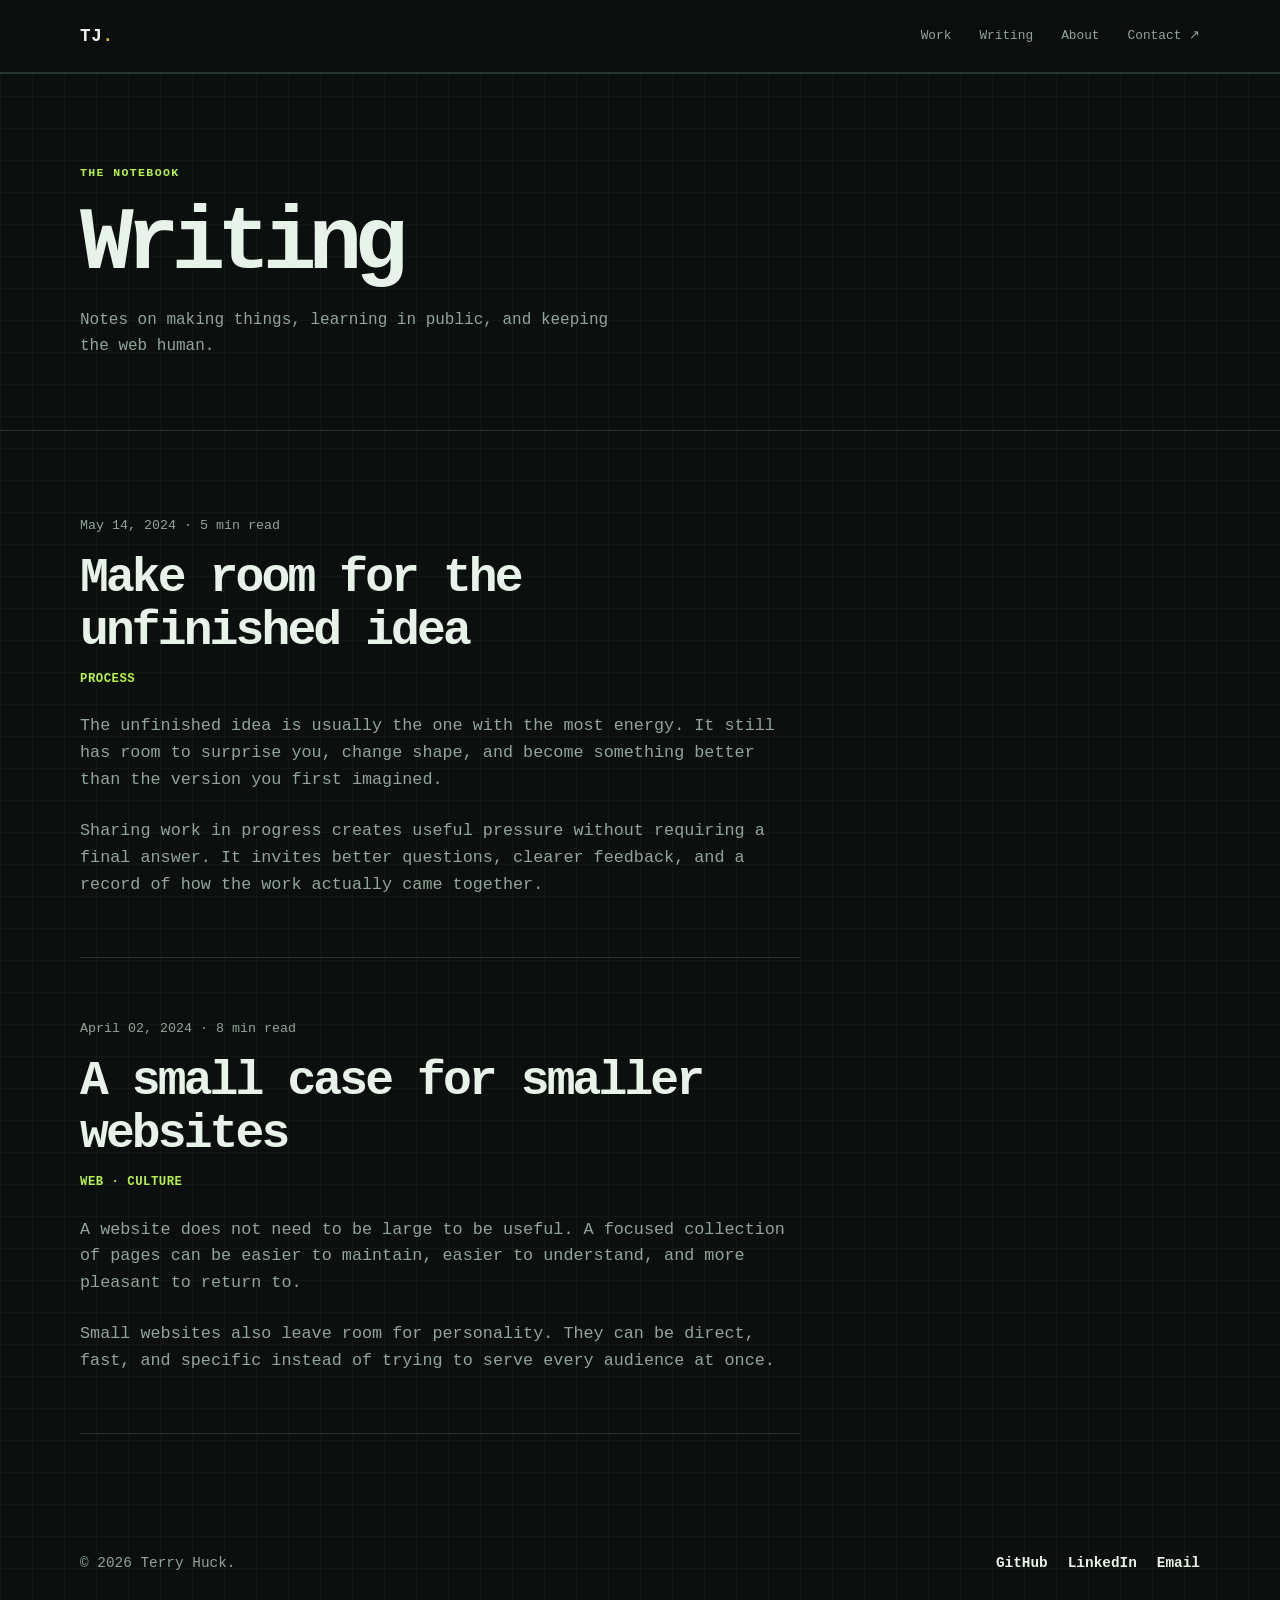
==== writing.html @ fb072ac5 "Update contact information, enhance writing section, and add recent posts functionality" ====
<!doctype html>
<html lang="en">
<head>
	<meta charset="utf-8">
	<meta name="viewport" content="width=device-width, initial-scale=1">
	<meta name="description" content="Writing by Terry Huck about design, development, and the web.">
	<title>Writing - Terry Huck</title>
	<link rel="stylesheet" href="style.css">
	<link rel="stylesheet" href="writing.css">
</head>
<body>
	<header>
		<div class="wrap">
			<nav>
				<a class="logo" href="index.html">TJ<span>.</span></a>
				<div class="links">
					<a href="index.html#work">Work</a>
					<a href="writing.html">Writing</a>
					<a href="index.html#about">About</a>
					<a href="mailto:tjhuck821@gmail.com">Contact ↗</a>
				</div>
			</nav>
		</div>
	</header>
	<main>
		<section class="writing-intro">
			<div class="wrap">
				<div class="eyebrow">The notebook</div>
				<h1>Writing</h1>
				<p>Notes on making things, learning in public, and keeping the web human.</p>
			</div>
		</section>
		<section>
			<div class="wrap writing-list" id="all-posts"></div>
		</section>
	</main>
	<footer class="wrap">
		<div>© 2026 Terry Huck.</div>
		<div class="social">
			<a href="https://github.com/TJHuck">GitHub</a>
			<a href="https://www.linkedin.com/terry-huck">LinkedIn</a>
			<a href="mailto:tjhuck821@gmail.com">Email</a>
		</div>
	</footer>
	<script src="posts.js"></script>
	<script>
		document.querySelector("#all-posts").innerHTML = BLOG_POSTS.map(renderFullPost).join("");
	</script>
</body>
</html>
---- style.css ----
:root{
    --ink:#e7f2e8;
    --muted:#91a59a;
    --paper:#0b100e;
    --card:#111a16;
    --line:#26352d;
    --accent:#b7f34b;
    --accent-dark:#e7b84b;
    --terminal:#16221b;
    --max:1120px
}

*{
    box-sizing:border-box
}
    
html{
    scroll-behavior:smooth
}

body{
    margin:0;color:var(--ink);
    background:var(--paper);
    font:16px/1.6 "IBM Plex Mono","SFMono-Regular",Consolas,"Liberation Mono",monospace;
    background-image:linear-gradient(rgba(183,243,75,.035) 1px,transparent 1px),linear-gradient(90deg,rgba(183,243,75,.035) 1px,transparent 1px);
    background-size:32px 32px
}

a{
    color:inherit;text-decoration:none
}

a:hover{
    color:var(--accent)
}

.wrap{
    width:min(var(--max),calc(100% - 40px));
    margin:auto
}

header{
    padding:22px 0;border-bottom:1px solid var(--line);background:rgba(11,16,14,.86);position:sticky;top:0;z-index:5;backdrop-filter:blur(12px)
}

nav{
    display:flex;
    align-items:center;
    justify-content:space-between
}

.logo{
    font-weight:800;letter-spacing:.04em;
    font-size:1.1rem
}

.logo span{
    color:var(--accent-dark)
}

.links{
    display:flex;
    gap:28px;
    color:var(--muted);
    font-size:.8rem
}

.links a:hover{
    color:var(--ink)
}

.hero{
    display:grid;
    grid-template-columns:1.25fr .75fr;
    gap:70px;align-items:center;padding:110px 0 120px
}

.eyebrow{
    color:var(--accent);
    font-weight:750;
    letter-spacing:.12em;
    text-transform:uppercase;
    font-size:.72rem
}

.hero h1{
    font-size:clamp(3rem,7vw,6.2rem);
    line-height:.98;letter-spacing:-.09em;margin:18px 0 25px;
    max-width:740px
}

.typed-wrap {
    --cursor-shift: 0px;
    display: inline-block;
    width: 10ch;
    position: relative;
    font-weight: 400;
    color: var(--accent);
    white-space: nowrap;
}

.typed-text {
    display: inline-block;
}

.cursor {
    position: absolute;
    left: 0;
    top: 50%;
    width: 0.62ch;
    height: 0.9em;
    background: var(--accent);
    box-shadow: 0 0 12px rgba(183,243,75,.8);
    transform: translate(var(--cursor-shift), -50%);
    transition: transform 80ms linear;
    animation: blink 0.9s steps(1) infinite;
}

@keyframes blink{
    0%, 50% { opacity:1 }
    50.01%, 100% { opacity:0 }
}

.hero p{
    font-size:1rem;color:var(--muted);
    max-width:550px;margin:0 0 30px
}

.button{
    display:inline-block;background:var(--accent);
    color:#0b100e;
    border:1px solid var(--accent);border-radius:2px;padding:12px 19px;
    font-weight:700;font-size:.86rem
}

.button:hover{
    background:var(--accent-dark);
    border-color:var(--accent-dark);color:#0b100e
}

.button.secondary{
    background:transparent;
    color:var(--ink);
    border:1px solid var(--line);
    margin-left:9px
}

.portrait{
    background:var(--terminal);
    border:1px solid var(--line);border-radius:2px;
    padding:42px 28px 28px;
    max-width:330px;
    justify-self:end;
    transform:rotate(2deg);position:relative
}

.portrait:before{
    content:"●  ●  ●";position:absolute;top:12px;left:16px;color:var(--accent-dark);font-size:.7rem;letter-spacing:.15em
}

.portrait .face{
    height:285px;
    border-radius:0;
    background:repeating-linear-gradient(0deg,transparent 0 11px,rgba(183,243,75,.12) 12px),repeating-linear-gradient(90deg,transparent 0 11px,rgba(183,243,75,.12) 12px),#0d1511;
    position:relative;
    overflow:hidden
}

.face:before{
    content:"";
    position:absolute;
    width:170px;height:170px;
    background:transparent;
    border:2px solid var(--accent);
    border-radius:50%;
    top:48px;left:50%;transform:translateX(-50%)
}

.face:after{
    content:"TJ_HUCK.exe";
    position:absolute;
    color:var(--accent);
    bottom:24px;left:0;right:0;text-align:center;
    font-size:.75rem
}

section{
    padding:82px 0;
    border-top:1px solid var(--line)
}

.section-head{
    display:flex;
    justify-content:space-between;
    align-items:end;
    margin-bottom:34px
}
.section-head h2{
    font-size:2rem;
    letter-spacing:-.05em;
    margin:7px 0 0
}

.section-head a{
    color:var(--accent-dark);
    font-weight:700
}

.projects{
    display:grid;
    grid-template-columns:repeat(3,1fr);
    gap:20px
}

.project,
.post{
    background:var(--card);
    border:1px solid var(--line);
    border-radius:2px;
    overflow:hidden
}

.project-image{
    height:180px;
    background:var(--terminal);
    display:grid;
    place-items:center;font-family:inherit;
    font-size:3.7rem;color:var(--accent)
}

.project:nth-child(2) .project-image{
    background:#1b1b13;color:var(--accent-dark)
}

.project:nth-child(3) .project-image{
    background:#111b20;color:#76d7d0
}

.project-body{
    padding:22px
}

.project h3,
.post h3{
    margin:0 0 8px;
    font-size:1.25rem
}

.project p,
.post p{
    color:var(--muted);
    margin:0 0 17px
}

.tags{
    font-size:.77rem;
    color:var(--accent);
    font-weight:700;
    letter-spacing:.04em
}

.posts{
    display:grid;
    grid-template-columns:repeat(2,1fr);
    gap:20px
}

.post{
    padding:25px
}

.post small{
    color:var(--muted)
}

.post h3{
    margin-top:12px
}

.post h3 a:hover{
    color:var(--accent)
}

.about{
    display:grid;
    grid-template-columns:1fr 1fr;
    gap:90px;
    align-items:start
}

.about h2{
    font-size:2.5rem;
    letter-spacing:-.06em;
    line-height:1.05;
    margin:0
}

.about p{
    color:var(--muted);
    margin-top:0;
    font-size:1.05rem
}

.skills{
    display:flex;
    flex-wrap:wrap;
    gap:9px;
    margin-top:22px
}

.skills span{
    padding:7px 12px;
    border-radius:2px;
    background:var(--terminal);border:1px solid var(--line);
    font-size:.86rem;
    font-weight:650
}

footer{
    padding:36px 0;
    color:var(--muted);
    font-size:.9rem;
    display:flex;
    justify-content:space-between
}

footer .social{
    display:flex;
    gap:20px;
    color:var(--ink);
    font-weight:650
}

@media(max-width:760px){
    .links{
        gap:12px
    }

    .links a:nth-child(2){
        display:none
    }

    .hero{
        grid-template-columns:1fr;
        padding:65px 0 75px;
        gap:35px
    }

    .portrait{
        justify-self:start;
        max-width:260px
    }

    .portrait .face{
        height:220px
    }

    .projects,
    .posts,
    .about{
        grid-template-columns:1fr;
        gap:16px
    }

    .about{
        gap:28px
    }

    .section-head{
        align-items:start;
        display:block
    }

    .section-head a{
        display:inline-block;
        margin-top:10px
    }

    section{
        padding:58px 0
    }

    footer{
        display:block
    }

    footer .social{
        margin-top:12px
    }
}
---- writing.css ----
.writing-intro{
	padding:90px 0 70px
}

.writing-intro h1{
	font-size:clamp(3rem,7vw,6.2rem);
	line-height:.98;
	letter-spacing:-.09em;
	margin:18px 0 20px
}

.writing-intro p{
	color:var(--muted);
	max-width:550px;
	margin:0
}

.writing-list{
	display:grid;
	gap:0
}

.full-post{
	max-width:720px;
	padding:0 0 58px;
	margin:0 0 58px;
	border-bottom:1px solid var(--line)
}

.full-post:last-child{
	margin-bottom:0
}

.full-post small{
	color:var(--muted)
}

.full-post h2{
	font-size:clamp(1.8rem,4vw,3rem);
	line-height:1.1;
	letter-spacing:-.06em;
	margin:14px 0 12px
}

.full-post p{
	color:var(--muted);
	font-size:1.05rem;
	margin:24px 0 0
}
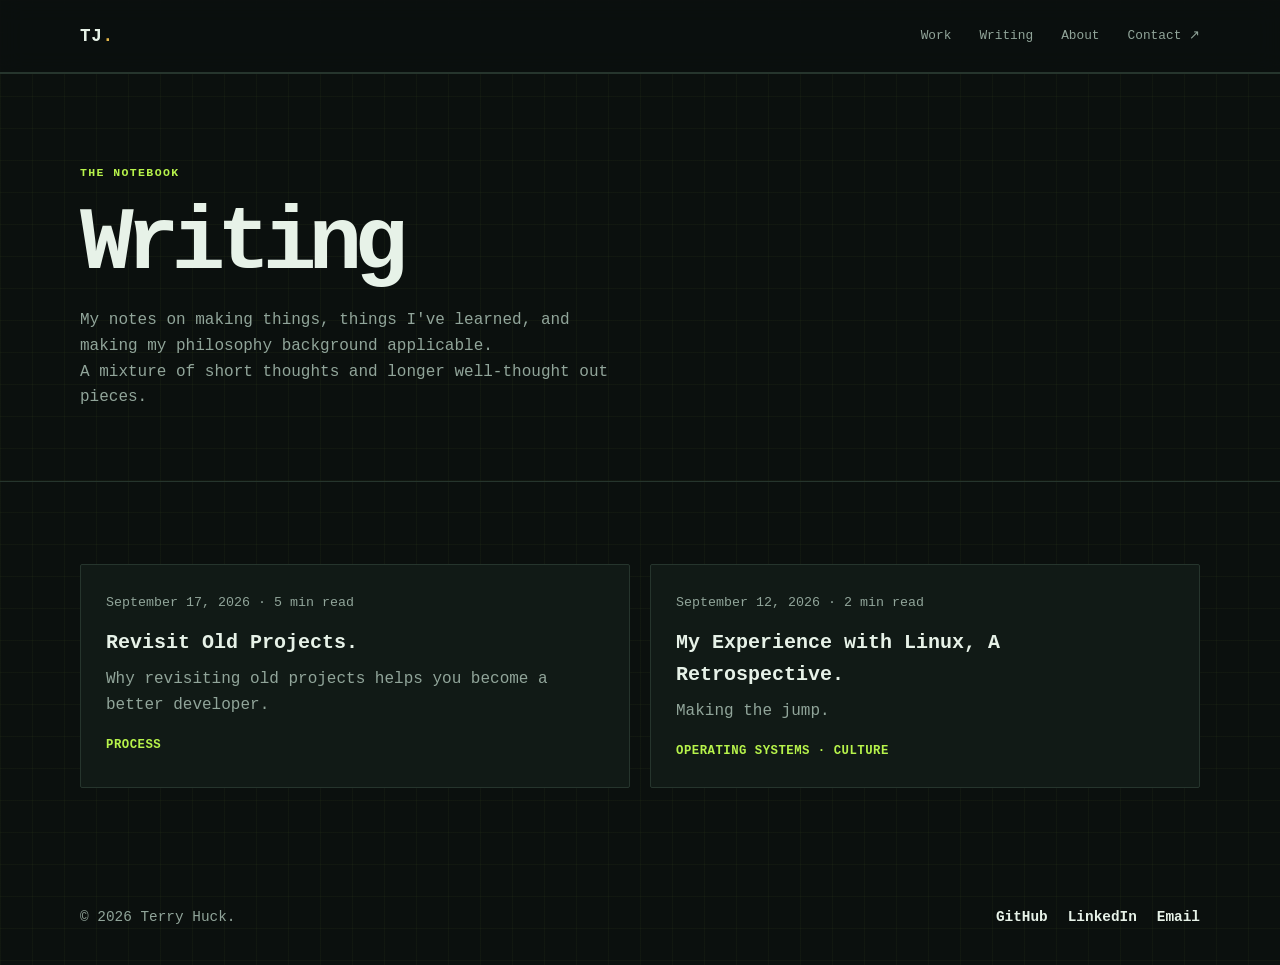
==== commit 07f83099: "Grammar Corrections" ====
--- a/writing.html
+++ b/writing.html
@@ -27,11 +27,12 @@
 			<div class="wrap">
 				<div class="eyebrow">The notebook</div>
 				<h1>Writing</h1>
-				<p>Notes on making things, learning in public, and keeping the web human.</p>
+				<p>My notes on making things, things I've learned, and making my philosophy background applicable.</p>
+                <p>A mixture of short thoughts and longer well-thought out pieces.</p>
 			</div>
 		</section>
 		<section>
-			<div class="wrap writing-list" id="all-posts"></div>
+			<div class="wrap writing-list posts" id="all-posts"></div>
 		</section>
 	</main>
 	<footer class="wrap">
@@ -44,7 +45,7 @@
 	</footer>
 	<script src="posts.js"></script>
 	<script>
-		document.querySelector("#all-posts").innerHTML = BLOG_POSTS.map(renderFullPost).join("");
+		document.querySelector("#all-posts").innerHTML = BLOG_POSTS.map(renderPostCard).join("");
 	</script>
 </body>
 </html>
--- a/style.css
+++ b/style.css
@@ -220,12 +220,43 @@
     overflow:hidden
 }
 
+.project-card{
+    display:block;
+    height:100%
+}
+
+.project-card:hover .project,
+.project-card:focus-visible .project{
+    border-color:var(--accent);
+    transform:translateY(-3px)
+}
+
+.project-card:focus-visible{
+    outline:2px solid var(--accent);
+    outline-offset:4px
+}
+
+.project{
+    height:100%;
+    transition:border-color .2s ease,transform .2s ease
+}
+
 .project-image{
     height:180px;
     background:var(--terminal);
     display:grid;
-    place-items:center;font-family:inherit;
+    place-items:center;
+    overflow:hidden;
+    font-family:inherit;
     font-size:3.7rem;color:var(--accent)
+}
+
+.project-image img{
+    width:100%;
+    height:100%;
+    object-fit:cover;
+    object-position:center;
+    display:block
 }
 
 .project:nth-child(2) .project-image{
@@ -269,16 +300,32 @@
     padding:25px
 }
 
+.post-card{
+    display:block;
+    height:100%
+}
+
+.post-card:hover .post,
+.post-card:focus-visible .post{
+    border-color:var(--accent);
+    transform:translateY(-3px)
+}
+
+.post-card:focus-visible{
+    outline:2px solid var(--accent);
+    outline-offset:4px
+}
+
+.post{
+    transition:border-color .2s ease,transform .2s ease
+}
+
 .post small{
     color:var(--muted)
 }
 
 .post h3{
     margin-top:12px
-}
-
-.post h3 a:hover{
-    color:var(--accent)
 }
 
 .about{
--- a/writing.css
+++ b/writing.css
@@ -17,7 +17,11 @@
 
 .writing-list{
 	display:grid;
-	gap:0
+	gap:20px
+}
+
+.writing-list .post{
+	height:100%
 }
 
 .full-post{
@@ -25,6 +29,13 @@
 	padding:0 0 58px;
 	margin:0 0 58px;
 	border-bottom:1px solid var(--line)
+}
+
+.back-link{
+	display:inline-block;
+	color:var(--accent-dark);
+	font-weight:700;
+	margin-bottom:28px
 }
 
 .full-post:last-child{
